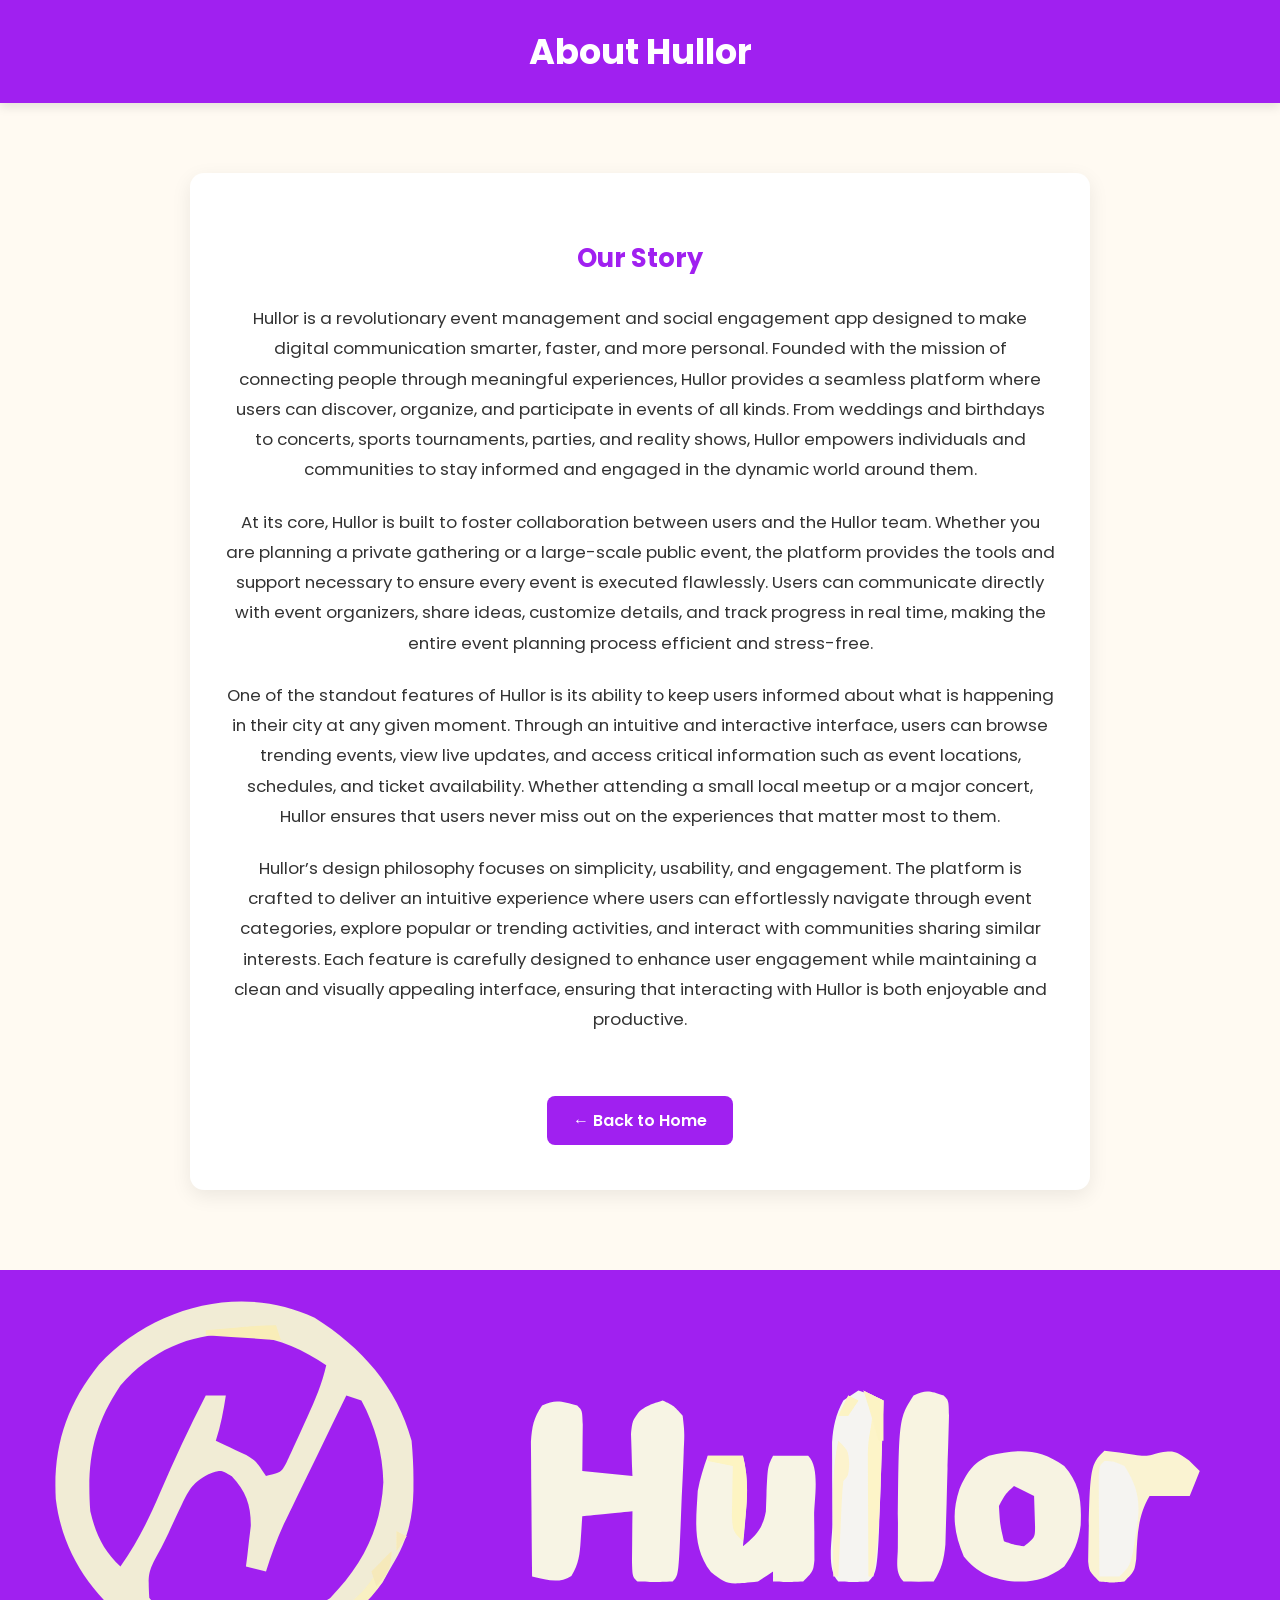
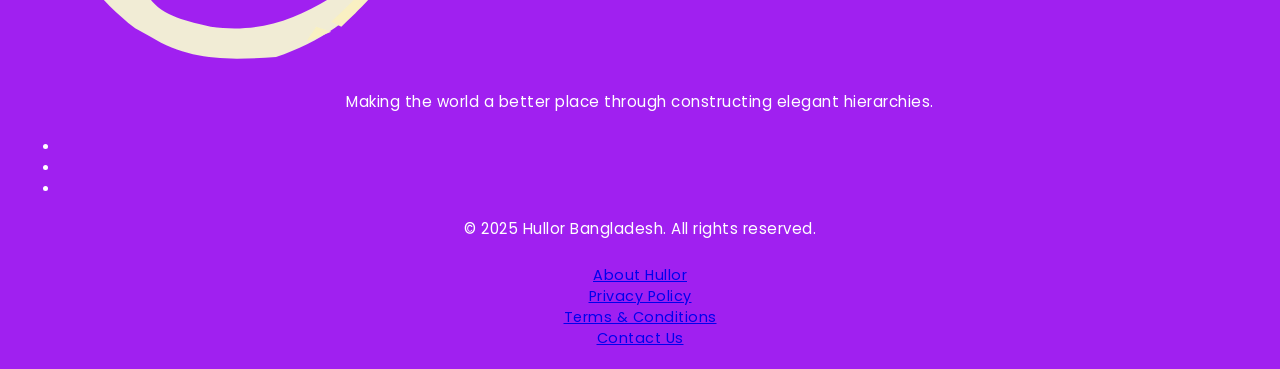
==== about.html @ f4b0a02e "all footer" ====
<!DOCTYPE html>
<html lang="en">
<head>
<meta charset="UTF-8">
<meta name="viewport" content="width=device-width, initial-scale=1.0">
<title>About Hullor — Hullor</title>
<link rel="shortcut icon" type="image/x-icon" href="assets/images/favicon.svg" />

<!-- Google Font -->
<link href="https://fonts.googleapis.com/css2?family=Poppins:wght@400;600;700&display=swap" rel="stylesheet">

<style>
  body {
    margin: 0;
    font-family: 'Poppins', sans-serif;
    background-color: #fffaf2;
    color: #333;
  }

  /* Header */
  header {
    background: linear-gradient(135deg, #A020F0, #A020F0);
    color: white;
    padding: 25px 20px;
    text-align: center;
    box-shadow: 0 4px 10px rgba(0,0,0,0.1);
  }

  header h1 {
    margin: 0;
    font-size: 2.2em;
    font-weight: 700;
  }

  /* Main */
  main {
    max-width: 900px;
    margin: 70px auto;
    padding: 0 20px;
  }

  .about-card {
    background: white;
    border-radius: 14px;
    padding: 45px 35px;
    box-shadow: 0 6px 20px rgba(0,0,0,0.08);
    text-align: center;
  }

  h2 {
    color: #A020F0;
    margin-bottom: 25px;
    font-size: 1.6em;
  }

  p {
    font-size: 1.05em;
    line-height: 1.8;
    margin-bottom: 22px;
  }

  /* Back Button */
  a.back {
    display: inline-block;
    margin-top: 40px;
    background-color: #A020F0;
    color: white;
    text-decoration: none;
    padding: 12px 26px;
    border-radius: 8px;
    font-weight: 600;
    transition: 0.3s;
  }

  a.back:hover {
    box-shadow: 0 6px 14px rgba(160,32,240,0.3);
  }

  /* Footer */
  footer {
    background-color: #A020F0;
    color: white;
    text-align: center;
    padding: 30px 20px 20px;
    margin-top: 80px;
    font-size: 0.9em;
    letter-spacing: 0.5px;
  }

  /* Mobile */
  @media (max-width: 600px) {
    header h1 {
      font-size: 1.8em;
    }

    .about-card {
      padding: 35px 22px;
    }
  }
</style>
</head>

<body>

<header>
  <h1>About Hullor</h1>
</header>

<main>
  <div class="about-card">
    <h2>Our Story</h2>

    <p>
      Hullor is a revolutionary event management and social engagement app designed to make digital communication smarter, faster, and more personal. Founded with the mission of connecting people through meaningful experiences, Hullor provides a seamless platform where users can discover, organize, and participate in events of all kinds. From weddings and birthdays to concerts, sports tournaments, parties, and reality shows, Hullor empowers individuals and communities to stay informed and engaged in the dynamic world around them.
    </p>

    <p>
      At its core, Hullor is built to foster collaboration between users and the Hullor team. Whether you are planning a private gathering or a large-scale public event, the platform provides the tools and support necessary to ensure every event is executed flawlessly. Users can communicate directly with event organizers, share ideas, customize details, and track progress in real time, making the entire event planning process efficient and stress-free.
    </p>

    <p>
      One of the standout features of Hullor is its ability to keep users informed about what is happening in their city at any given moment. Through an intuitive and interactive interface, users can browse trending events, view live updates, and access critical information such as event locations, schedules, and ticket availability. Whether attending a small local meetup or a major concert, Hullor ensures that users never miss out on the experiences that matter most to them.
    </p>

    <p>
      Hullor’s design philosophy focuses on simplicity, usability, and engagement. The platform is crafted to deliver an intuitive experience where users can effortlessly navigate through event categories, explore popular or trending activities, and interact with communities sharing similar interests. Each feature is carefully designed to enhance user engagement while maintaining a clean and visually appealing interface, ensuring that interacting with Hullor is both enjoyable and productive.
    </p>

    <a href="index.html" class="back">← Back to Home</a>
  </div>
</main>

<!-- Start Footer Area -->
<footer class="footer">
    <div class="footer-top">
        <div class="container">
            <div class="row align-items-center">
                <!-- Left Side: Logo & About -->
                <div class="col-lg-4 col-md-4 col-12">
                    <div class="single-footer f-about">
                        <div class="logo">
                            <a href="index.html">
                                <img src="assets/images/logo/white-logo.svg" alt="Hullor Logo">
                            </a>
                        </div>
                        <p>Making the world a better place through constructing elegant hierarchies.</p>
                        <ul class="social">
                            <li><a href="javascript:void(0)"><i class="lni lni-facebook-filled"></i></a></li>
                            <li><a href="javascript:void(0)"><i class="lni lni-instagram"></i></a></li>
                            <li><a href="javascript:void(0)"><i class="lni lni-linkedin-original"></i></a></li>
                        </ul>
                        <p class="copyright-text">
                            &copy; 2025 Hullor Bangladesh. All rights reserved.
                        </p>
                    </div>
                </div>

                <!-- Right Side: Centered Links -->
                <div class="col-lg-8 col-md-8 col-12">
                    <div class="single-footer f-link d-flex justify-content-center">
                        <ul class="d-flex gap-4 flex-wrap" style="list-style:none; padding-left:0; margin:0;">
                            <li><a href="about.html">About Hullor</a></li>
                            <li><a href="privacy.html">Privacy Policy</a></li>
                            <li><a href="terms.html">Terms & Conditions</a></li>
                            <li><a href="contact.html">Contact Us</a></li>
                        </ul>
                    </div>
                </div>
            </div>
        </div>
    </div>
</footer>
<!--/ End Footer Area -->

</body>
</html>
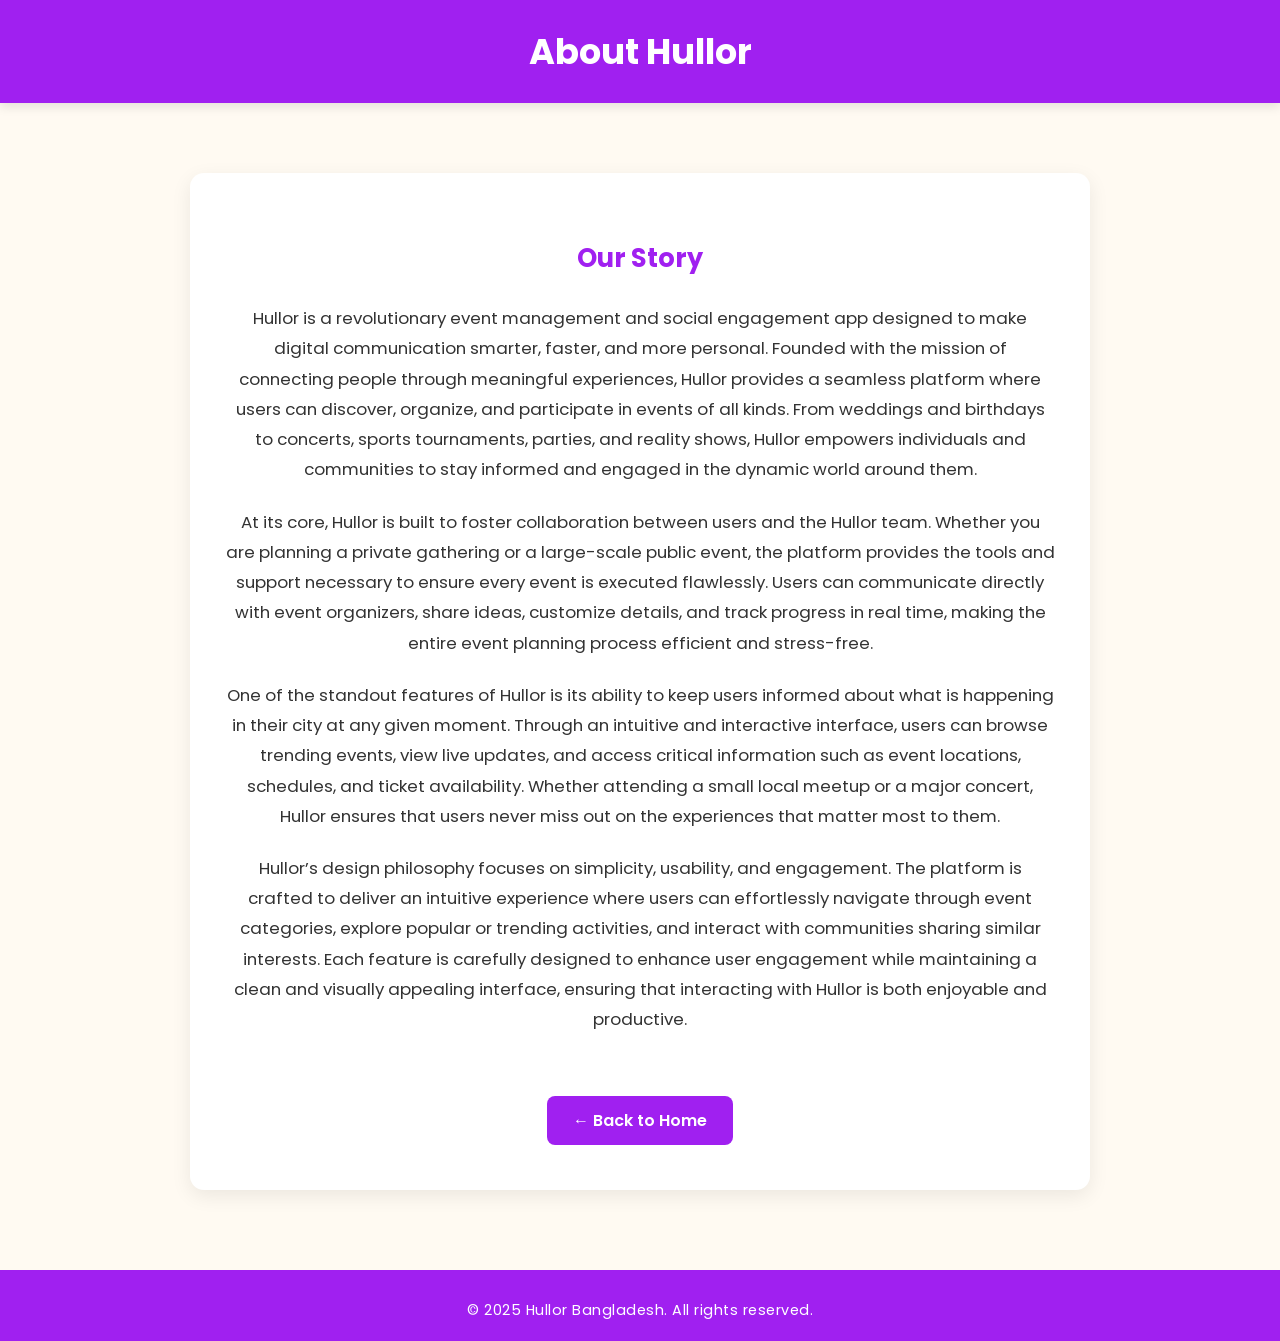
==== commit 3a6a66f4: "all footer" ====
--- a/about.html
+++ b/about.html
@@ -130,47 +130,9 @@
   </div>
 </main>
 
-<!-- Start Footer Area -->
-<footer class="footer">
-    <div class="footer-top">
-        <div class="container">
-            <div class="row align-items-center">
-                <!-- Left Side: Logo & About -->
-                <div class="col-lg-4 col-md-4 col-12">
-                    <div class="single-footer f-about">
-                        <div class="logo">
-                            <a href="index.html">
-                                <img src="assets/images/logo/white-logo.svg" alt="Hullor Logo">
-                            </a>
-                        </div>
-                        <p>Making the world a better place through constructing elegant hierarchies.</p>
-                        <ul class="social">
-                            <li><a href="javascript:void(0)"><i class="lni lni-facebook-filled"></i></a></li>
-                            <li><a href="javascript:void(0)"><i class="lni lni-instagram"></i></a></li>
-                            <li><a href="javascript:void(0)"><i class="lni lni-linkedin-original"></i></a></li>
-                        </ul>
-                        <p class="copyright-text">
-                            &copy; 2025 Hullor Bangladesh. All rights reserved.
-                        </p>
-                    </div>
-                </div>
-
-                <!-- Right Side: Centered Links -->
-                <div class="col-lg-8 col-md-8 col-12">
-                    <div class="single-footer f-link d-flex justify-content-center">
-                        <ul class="d-flex gap-4 flex-wrap" style="list-style:none; padding-left:0; margin:0;">
-                            <li><a href="about.html">About Hullor</a></li>
-                            <li><a href="privacy.html">Privacy Policy</a></li>
-                            <li><a href="terms.html">Terms & Conditions</a></li>
-                            <li><a href="contact.html">Contact Us</a></li>
-                        </ul>
-                    </div>
-                </div>
-            </div>
-        </div>
-    </div>
+<footer>
+  &copy; 2025 Hullor Bangladesh. All rights reserved.
 </footer>
-<!--/ End Footer Area -->
 
 </body>
 </html>
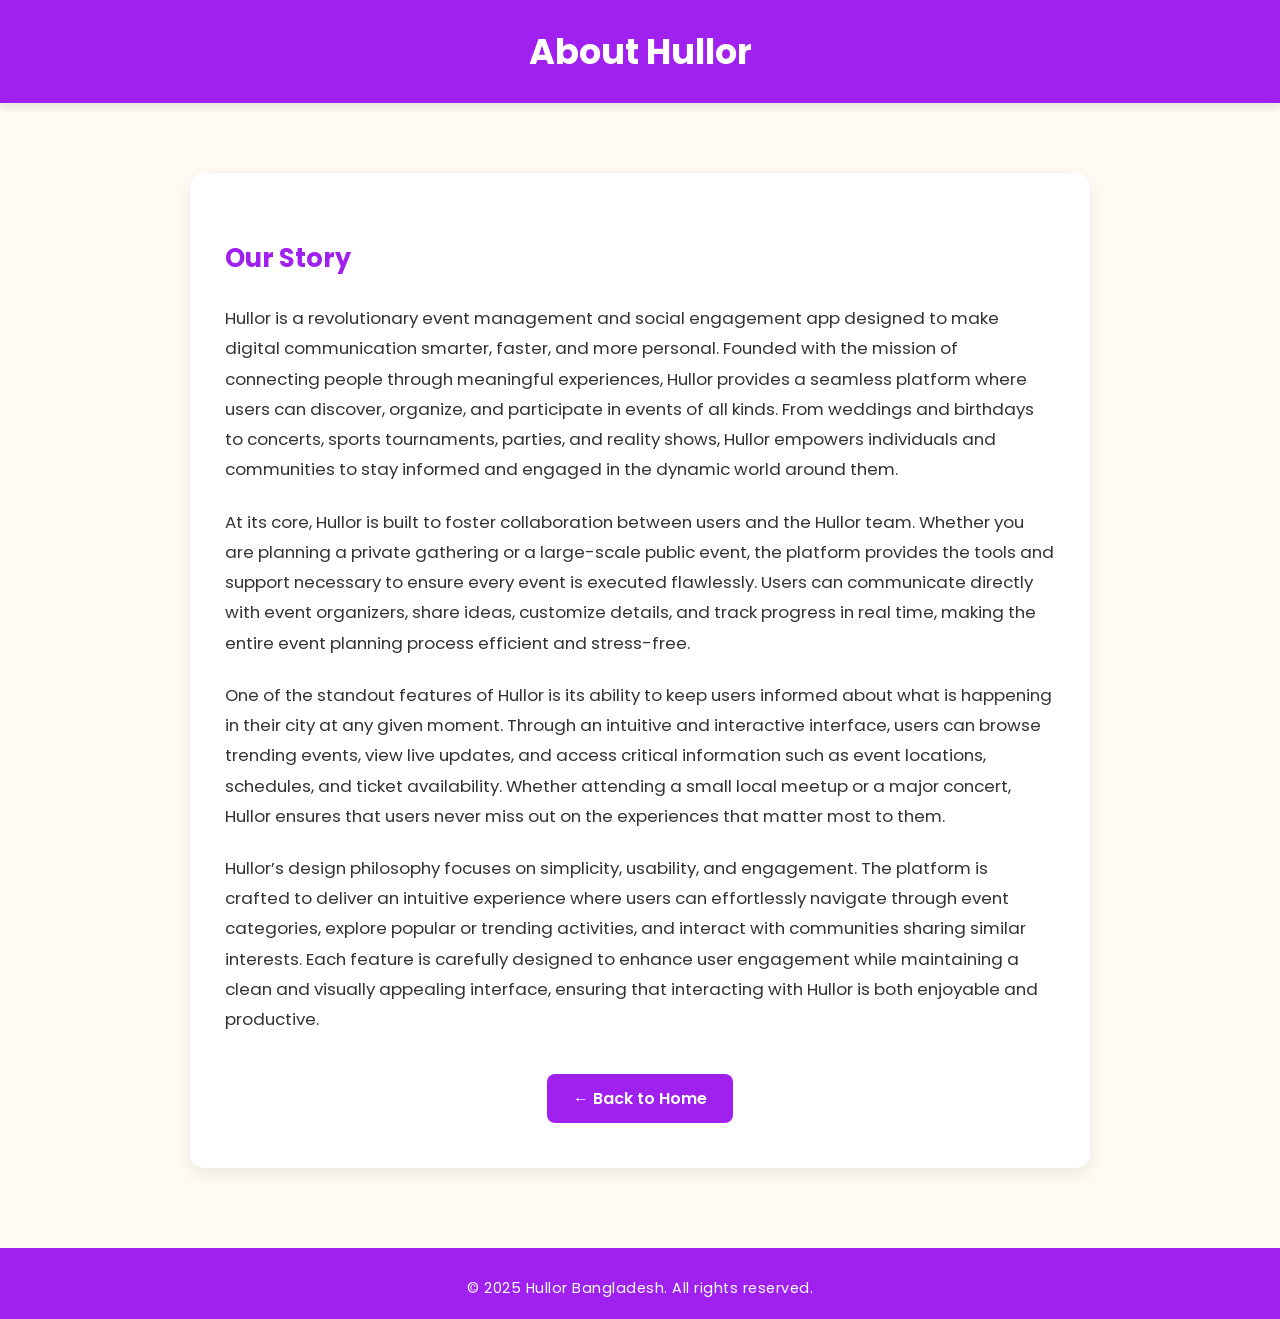
==== commit 24d88899: "huge change" ====
--- a/about.html
+++ b/about.html
@@ -44,7 +44,7 @@
     border-radius: 14px;
     padding: 45px 35px;
     box-shadow: 0 6px 20px rgba(0,0,0,0.08);
-    text-align: center;
+    text-align: left; /* Changed to left-aligned */
   }
 
   h2 {
@@ -61,14 +61,16 @@
 
   /* Back Button */
   a.back {
-    display: inline-block;
-    margin-top: 40px;
+    display: block; /* makes it centered block */
+    margin: 40px auto 0 auto; /* centers the button */
     background-color: #A020F0;
     color: white;
     text-decoration: none;
     padding: 12px 26px;
     border-radius: 8px;
     font-weight: 600;
+    width: max-content; /* button width fits content */
+    text-align: center;
     transition: 0.3s;
   }
 
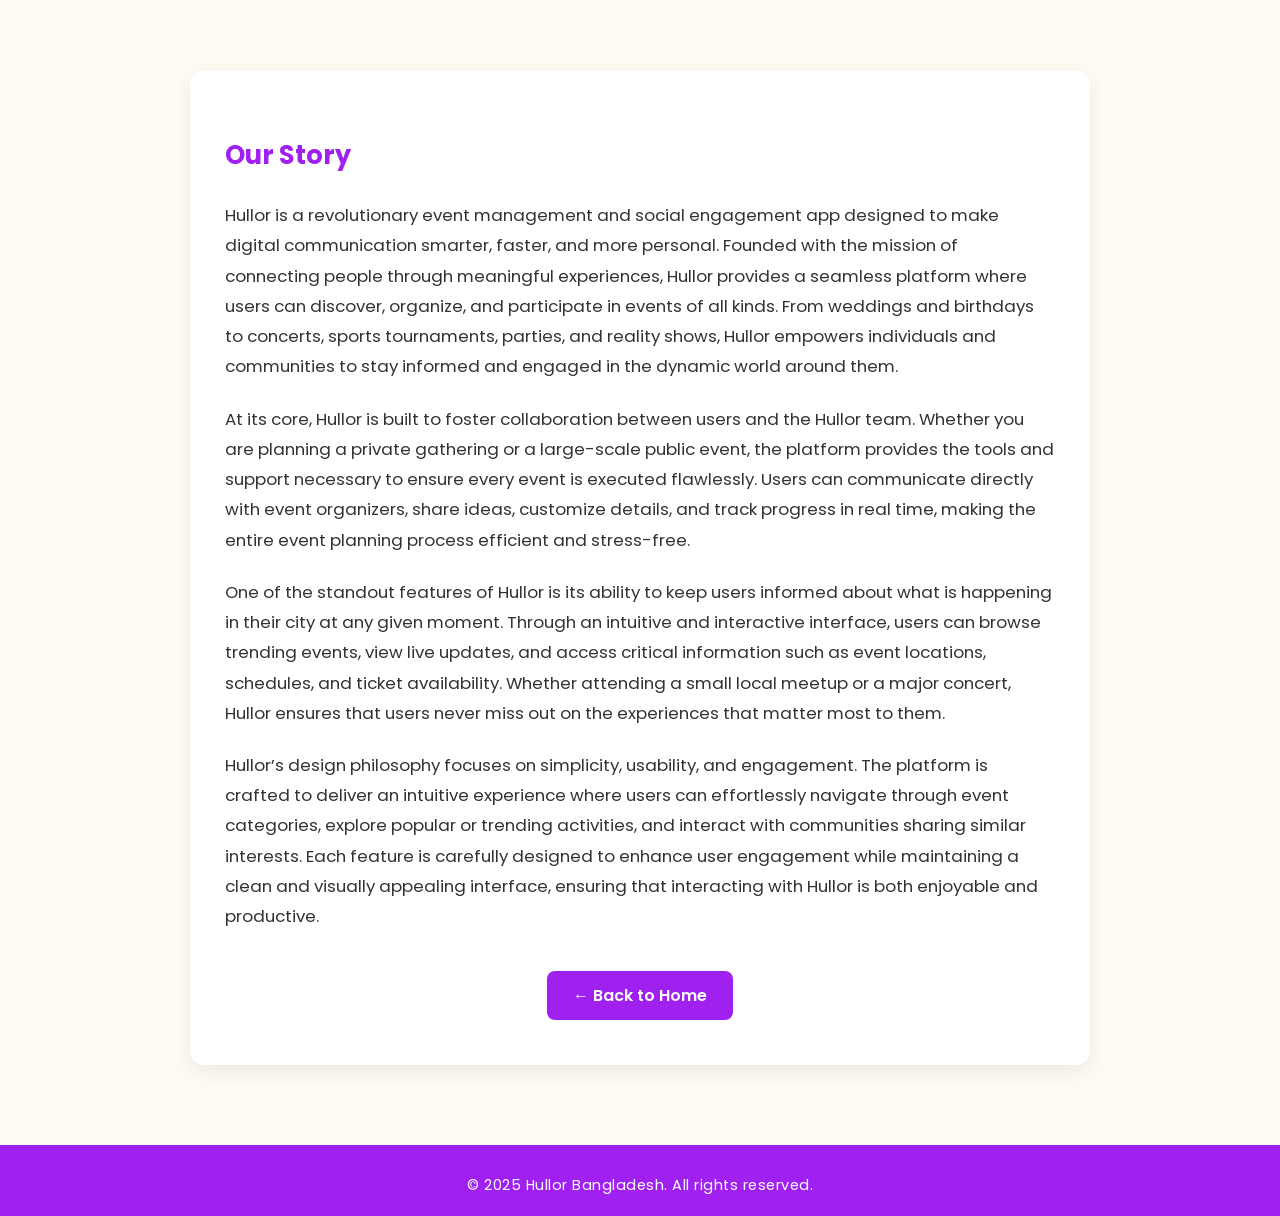
==== commit 366ee3a6: "huge change" ====
--- a/about.html
+++ b/about.html
@@ -104,9 +104,7 @@
 
 <body>
 
-<header>
-  <h1>About Hullor</h1>
-</header>
+
 
 <main>
   <div class="about-card">
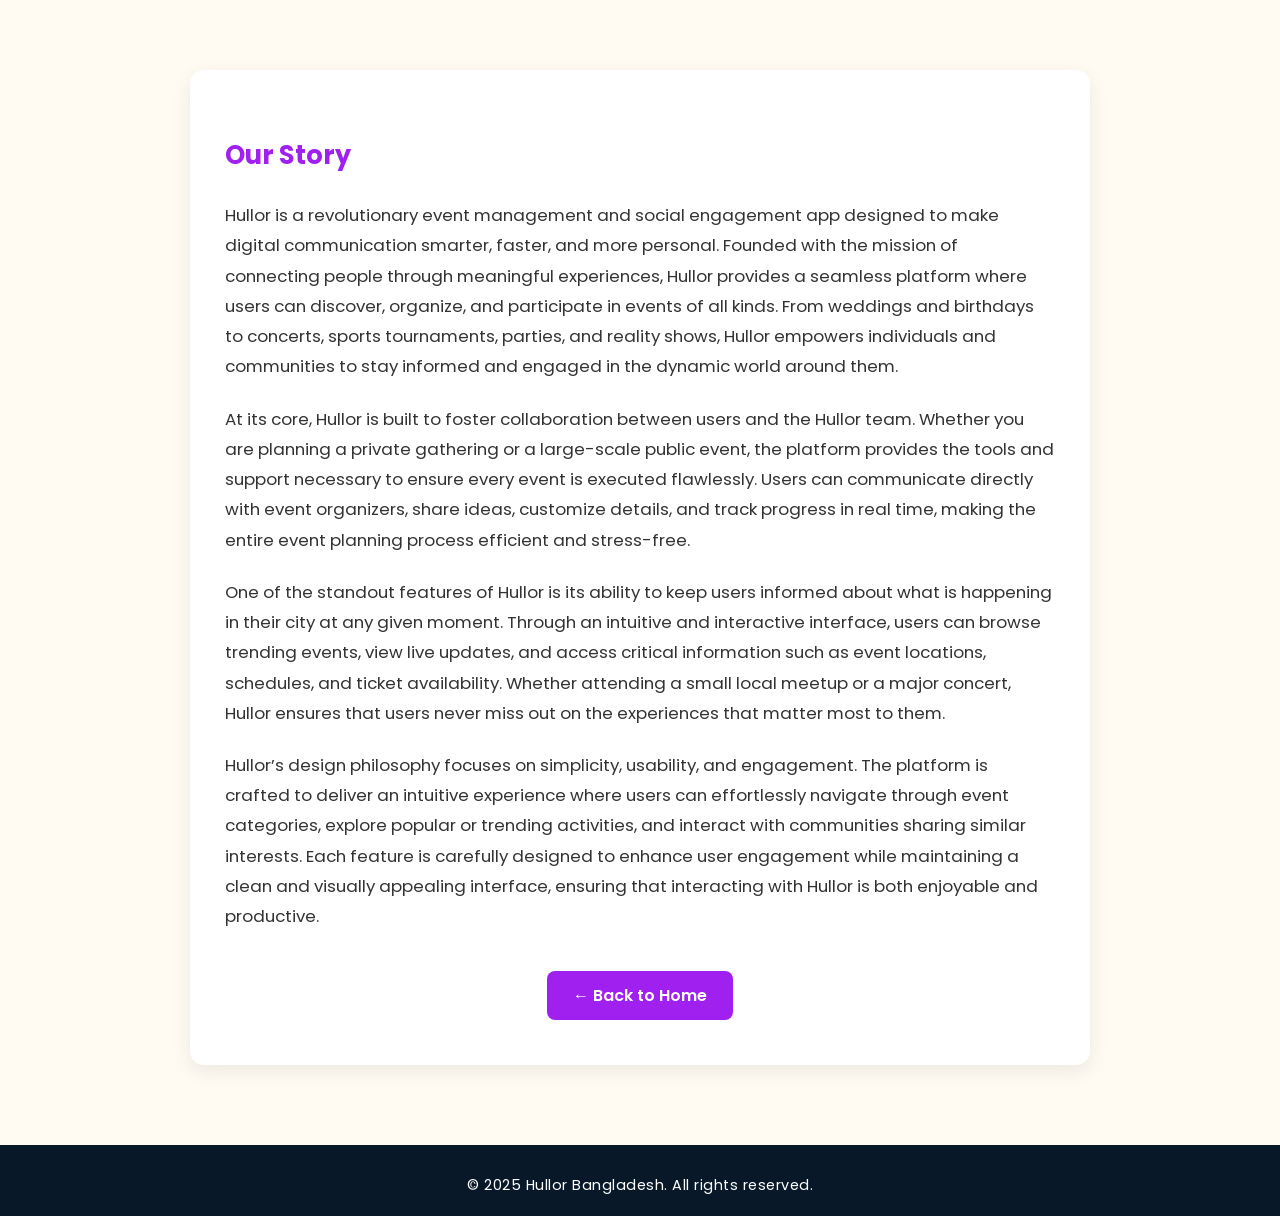
==== commit 6800543d: "huge change" ====
--- a/about.html
+++ b/about.html
@@ -80,7 +80,7 @@
 
   /* Footer */
   footer {
-    background-color: #A020F0;
+    background-color: #081828;
     color: white;
     text-align: center;
     padding: 30px 20px 20px;
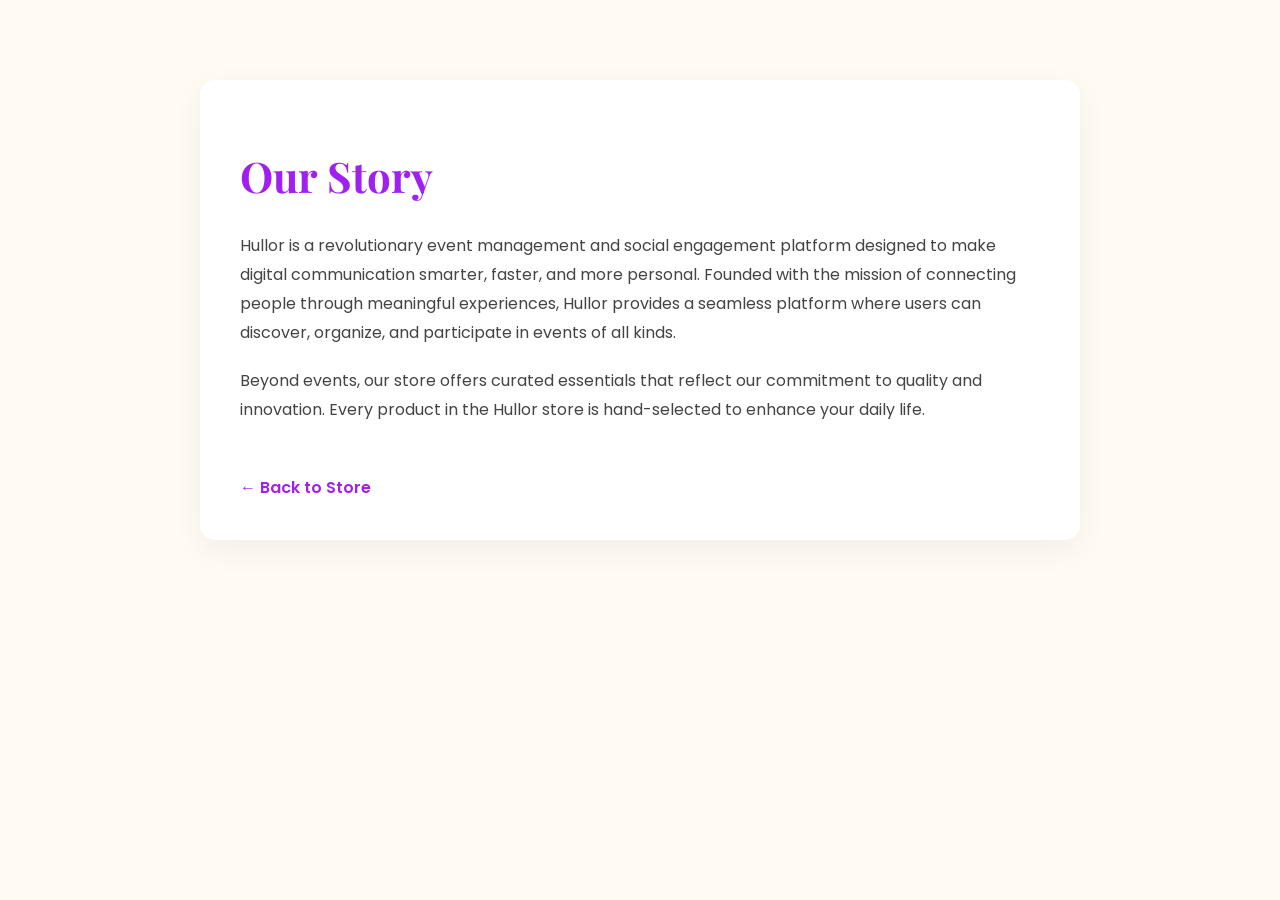
==== commit 428ce56e: "Merge remote changes" ====
--- a/about.html
+++ b/about.html
@@ -3,136 +3,23 @@
 <head>
 <meta charset="UTF-8">
 <meta name="viewport" content="width=device-width, initial-scale=1.0">
-<title>About Hullor — Hullor</title>
-<link rel="shortcut icon" type="image/x-icon" href="assets/images/favicon.svg" />
-
-<!-- Google Font -->
-<link href="https://fonts.googleapis.com/css2?family=Poppins:wght@400;600;700&display=swap" rel="stylesheet">
-
+<title>About Hullor</title>
+<link href="https://fonts.googleapis.com/css2?family=Playfair+Display:wght@700&family=Poppins:wght@400;600&display=swap" rel="stylesheet">
 <style>
-  body {
-    margin: 0;
-    font-family: 'Poppins', sans-serif;
-    background-color: #fffaf2;
-    color: #333;
-  }
-
-  /* Header */
-  header {
-    background: linear-gradient(135deg, #A020F0, #A020F0);
-    color: white;
-    padding: 25px 20px;
-    text-align: center;
-    box-shadow: 0 4px 10px rgba(0,0,0,0.1);
-  }
-
-  header h1 {
-    margin: 0;
-    font-size: 2.2em;
-    font-weight: 700;
-  }
-
-  /* Main */
-  main {
-    max-width: 900px;
-    margin: 70px auto;
-    padding: 0 20px;
-  }
-
-  .about-card {
-    background: white;
-    border-radius: 14px;
-    padding: 45px 35px;
-    box-shadow: 0 6px 20px rgba(0,0,0,0.08);
-    text-align: left; /* Changed to left-aligned */
-  }
-
-  h2 {
-    color: #A020F0;
-    margin-bottom: 25px;
-    font-size: 1.6em;
-  }
-
-  p {
-    font-size: 1.05em;
-    line-height: 1.8;
-    margin-bottom: 22px;
-  }
-
-  /* Back Button */
-  a.back {
-    display: block; /* makes it centered block */
-    margin: 40px auto 0 auto; /* centers the button */
-    background-color: #A020F0;
-    color: white;
-    text-decoration: none;
-    padding: 12px 26px;
-    border-radius: 8px;
-    font-weight: 600;
-    width: max-content; /* button width fits content */
-    text-align: center;
-    transition: 0.3s;
-  }
-
-  a.back:hover {
-    box-shadow: 0 6px 14px rgba(160,32,240,0.3);
-  }
-
-  /* Footer */
-  footer {
-    background-color: #081828;
-    color: white;
-    text-align: center;
-    padding: 30px 20px 20px;
-    margin-top: 80px;
-    font-size: 0.9em;
-    letter-spacing: 0.5px;
-  }
-
-  /* Mobile */
-  @media (max-width: 600px) {
-    header h1 {
-      font-size: 1.8em;
-    }
-
-    .about-card {
-      padding: 35px 22px;
-    }
-  }
+  body { font-family: 'Poppins', sans-serif; background-color: #fffaf2; color: #081828; margin: 0; }
+  nav { padding: 20px 60px; background: white; border-bottom: 1px solid #ddd; display: flex; justify-content: space-between; }
+  .container { max-width: 800px; margin: 80px auto; padding: 40px; background: white; border-radius: 15px; box-shadow: 0 10px 30px rgba(0,0,0,0.05); }
+  h1 { font-family: 'Playfair Display', serif; color: #A020F0; font-size: 42px; }
+  p { line-height: 1.8; color: #444; margin-bottom: 20px; }
+  .btn-back { display: inline-block; margin-top: 30px; text-decoration: none; color: #A020F0; font-weight: 600; }
 </style>
 </head>
-
 <body>
-
-
-
-<main>
-  <div class="about-card">
-    <h2>Our Story</h2>
-
-    <p>
-      Hullor is a revolutionary event management and social engagement app designed to make digital communication smarter, faster, and more personal. Founded with the mission of connecting people through meaningful experiences, Hullor provides a seamless platform where users can discover, organize, and participate in events of all kinds. From weddings and birthdays to concerts, sports tournaments, parties, and reality shows, Hullor empowers individuals and communities to stay informed and engaged in the dynamic world around them.
-    </p>
-
-    <p>
-      At its core, Hullor is built to foster collaboration between users and the Hullor team. Whether you are planning a private gathering or a large-scale public event, the platform provides the tools and support necessary to ensure every event is executed flawlessly. Users can communicate directly with event organizers, share ideas, customize details, and track progress in real time, making the entire event planning process efficient and stress-free.
-    </p>
-
-    <p>
-      One of the standout features of Hullor is its ability to keep users informed about what is happening in their city at any given moment. Through an intuitive and interactive interface, users can browse trending events, view live updates, and access critical information such as event locations, schedules, and ticket availability. Whether attending a small local meetup or a major concert, Hullor ensures that users never miss out on the experiences that matter most to them.
-    </p>
-
-    <p>
-      Hullor’s design philosophy focuses on simplicity, usability, and engagement. The platform is crafted to deliver an intuitive experience where users can effortlessly navigate through event categories, explore popular or trending activities, and interact with communities sharing similar interests. Each feature is carefully designed to enhance user engagement while maintaining a clean and visually appealing interface, ensuring that interacting with Hullor is both enjoyable and productive.
-    </p>
-
-    <a href="index.html" class="back">← Back to Home</a>
-  </div>
-</main>
-
-<footer>
-  &copy; 2025 Hullor Bangladesh. All rights reserved.
-</footer>
-
+<div class="container">
+  <h1>Our Story</h1>
+  <p>Hullor is a revolutionary event management and social engagement platform designed to make digital communication smarter, faster, and more personal. Founded with the mission of connecting people through meaningful experiences, Hullor provides a seamless platform where users can discover, organize, and participate in events of all kinds.</p>
+  <p>Beyond events, our store offers curated essentials that reflect our commitment to quality and innovation. Every product in the Hullor store is hand-selected to enhance your daily life.</p>
+  <a href="index.html" class="btn-back">← Back to Store</a>
+</div>
 </body>
-</html>
+</html>
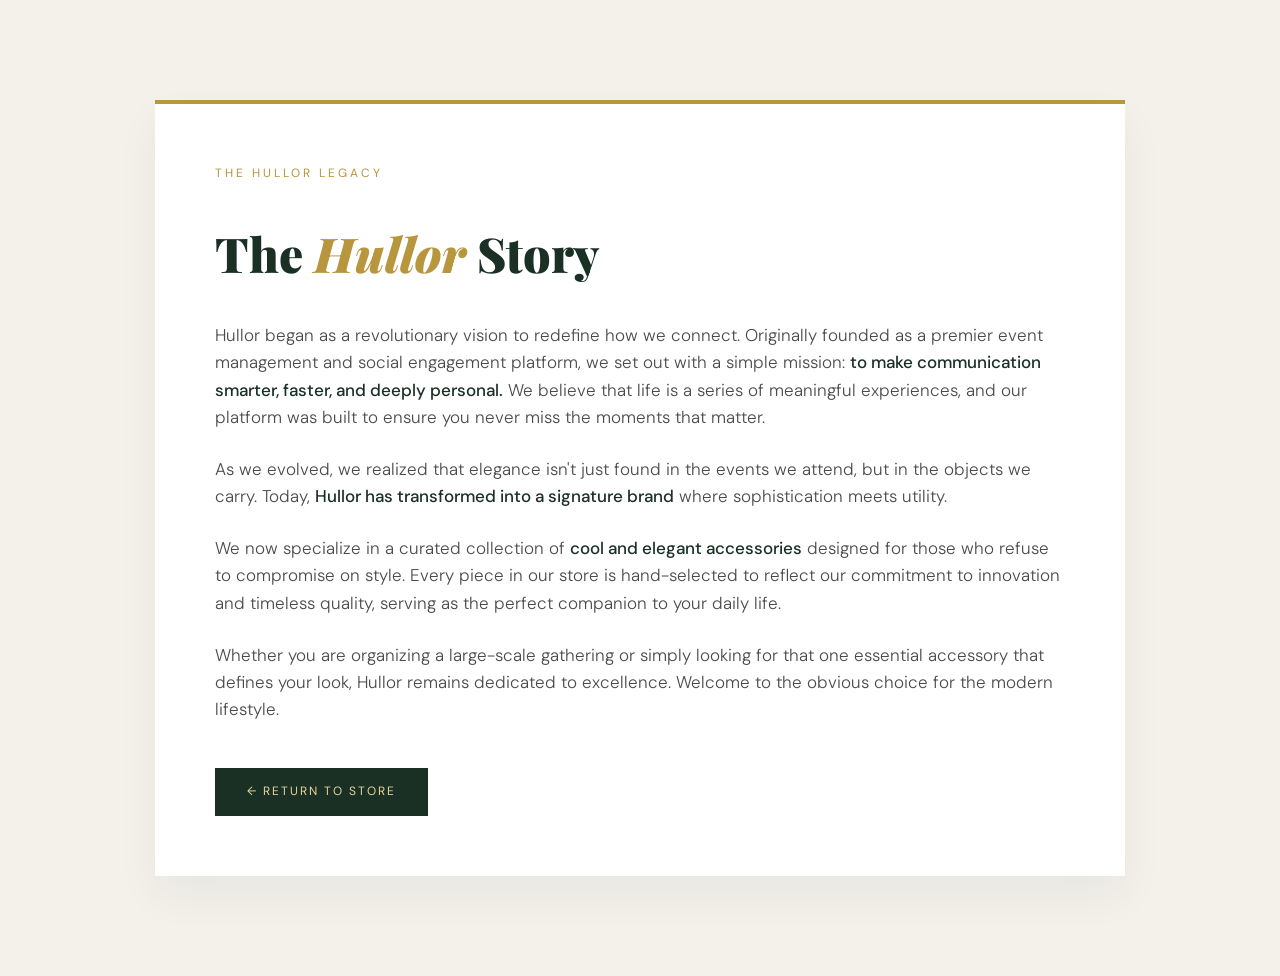
==== commit 79e052d5: "Merge remote changes" ====
--- a/about.html
+++ b/about.html
@@ -3,23 +3,111 @@
 <head>
 <meta charset="UTF-8">
 <meta name="viewport" content="width=device-width, initial-scale=1.0">
-<title>About Hullor</title>
-<link href="https://fonts.googleapis.com/css2?family=Playfair+Display:wght@700&family=Poppins:wght@400;600&display=swap" rel="stylesheet">
+<title>About Hullor — Curated Elegance</title>
+<link href="https://fonts.googleapis.com/css2?family=Playfair+Display:ital,wght@0,700;0,900&family=DM+Sans:wght@300;400;500&display=swap" rel="stylesheet">
 <style>
-  body { font-family: 'Poppins', sans-serif; background-color: #fffaf2; color: #081828; margin: 0; }
-  nav { padding: 20px 60px; background: white; border-bottom: 1px solid #ddd; display: flex; justify-content: space-between; }
-  .container { max-width: 800px; margin: 80px auto; padding: 40px; background: white; border-radius: 15px; box-shadow: 0 10px 30px rgba(0,0,0,0.05); }
-  h1 { font-family: 'Playfair Display', serif; color: #A020F0; font-size: 42px; }
-  p { line-height: 1.8; color: #444; margin-bottom: 20px; }
-  .btn-back { display: inline-block; margin-top: 30px; text-decoration: none; color: #A020F0; font-weight: 600; }
+  :root {
+    --cream: #F4F1EB;
+    --ink: #1C1F1A;
+    --forest-deep: #1A3025;
+    --gold: #B8963E;
+    --sand: #D8CFA8;
+  }
+
+  body { 
+    font-family: 'DM Sans', sans-serif; 
+    background-color: var(--cream); 
+    color: var(--ink); 
+    margin: 0; 
+    line-height: 1.6;
+  }
+
+  .container { 
+    max-width: 850px; 
+    margin: 100px auto; 
+    padding: 60px; 
+    background: #FFFFFF; 
+    border-top: 4px solid var(--gold);
+    box-shadow: 0 20px 40px rgba(26, 48, 37, 0.05); 
+  }
+
+  h1 { 
+    font-family: 'Playfair Display', serif; 
+    color: var(--forest-deep); 
+    font-size: 48px; 
+    font-weight: 900;
+    margin-bottom: 30px;
+  }
+
+  h1 em {
+    color: var(--gold);
+    font-style: italic;
+  }
+
+  .subtitle {
+    font-size: 12px;
+    letter-spacing: 3px;
+    text-transform: uppercase;
+    color: var(--gold);
+    margin-bottom: 10px;
+    display: block;
+  }
+
+  p { 
+    font-size: 17px;
+    color: #4A4A4A; 
+    margin-bottom: 25px; 
+    font-weight: 300;
+  }
+
+  .highlight {
+    color: var(--forest-deep);
+    font-weight: 500;
+  }
+
+  .btn-back { 
+    display: inline-block; 
+    margin-top: 20px; 
+    text-decoration: none; 
+    background: var(--forest-deep);
+    color: #E8D49A; 
+    padding: 14px 32px;
+    font-size: 12px;
+    letter-spacing: 2px;
+    text-transform: uppercase;
+    transition: 0.3s;
+  }
+
+  .btn-back:hover { 
+    background: var(--ink);
+    transform: translateY(-2px);
+  }
 </style>
 </head>
 <body>
+
 <div class="container">
-  <h1>Our Story</h1>
-  <p>Hullor is a revolutionary event management and social engagement platform designed to make digital communication smarter, faster, and more personal. Founded with the mission of connecting people through meaningful experiences, Hullor provides a seamless platform where users can discover, organize, and participate in events of all kinds.</p>
-  <p>Beyond events, our store offers curated essentials that reflect our commitment to quality and innovation. Every product in the Hullor store is hand-selected to enhance your daily life.</p>
-  <a href="index.html" class="btn-back">← Back to Store</a>
+  <span class="subtitle">The Hullor Legacy</span>
+  <h1>The <em>Hullor</em> Story</h1>
+  
+  <p>
+    Hullor began as a revolutionary vision to redefine how we connect. Originally founded as a premier event management and social engagement platform, we set out with a simple mission: <span class="highlight">to make communication smarter, faster, and deeply personal.</span> We believe that life is a series of meaningful experiences, and our platform was built to ensure you never miss the moments that matter.
+  </p>
+
+  <p>
+    As we evolved, we realized that elegance isn't just found in the events we attend, but in the objects we carry. Today, <span class="highlight">Hullor has transformed into a signature brand</span> where sophistication meets utility.
+  </p>
+
+  <p>
+    We now specialize in a curated collection of <span class="highlight">cool and elegant accessories</span> designed for those who refuse to compromise on style. Every piece in our store is hand-selected to reflect our commitment to innovation and timeless quality, serving as the perfect companion to your daily life.
+  </p>
+
+  <p>
+    Whether you are organizing a large-scale gathering or simply looking for that one essential accessory that defines your look, Hullor remains dedicated to excellence. Welcome to the obvious choice for the modern lifestyle.
+  </p>
+
+  <a href="index.html" class="btn-back">← Return to Store</a>
 </div>
+
 </body>
 </html>
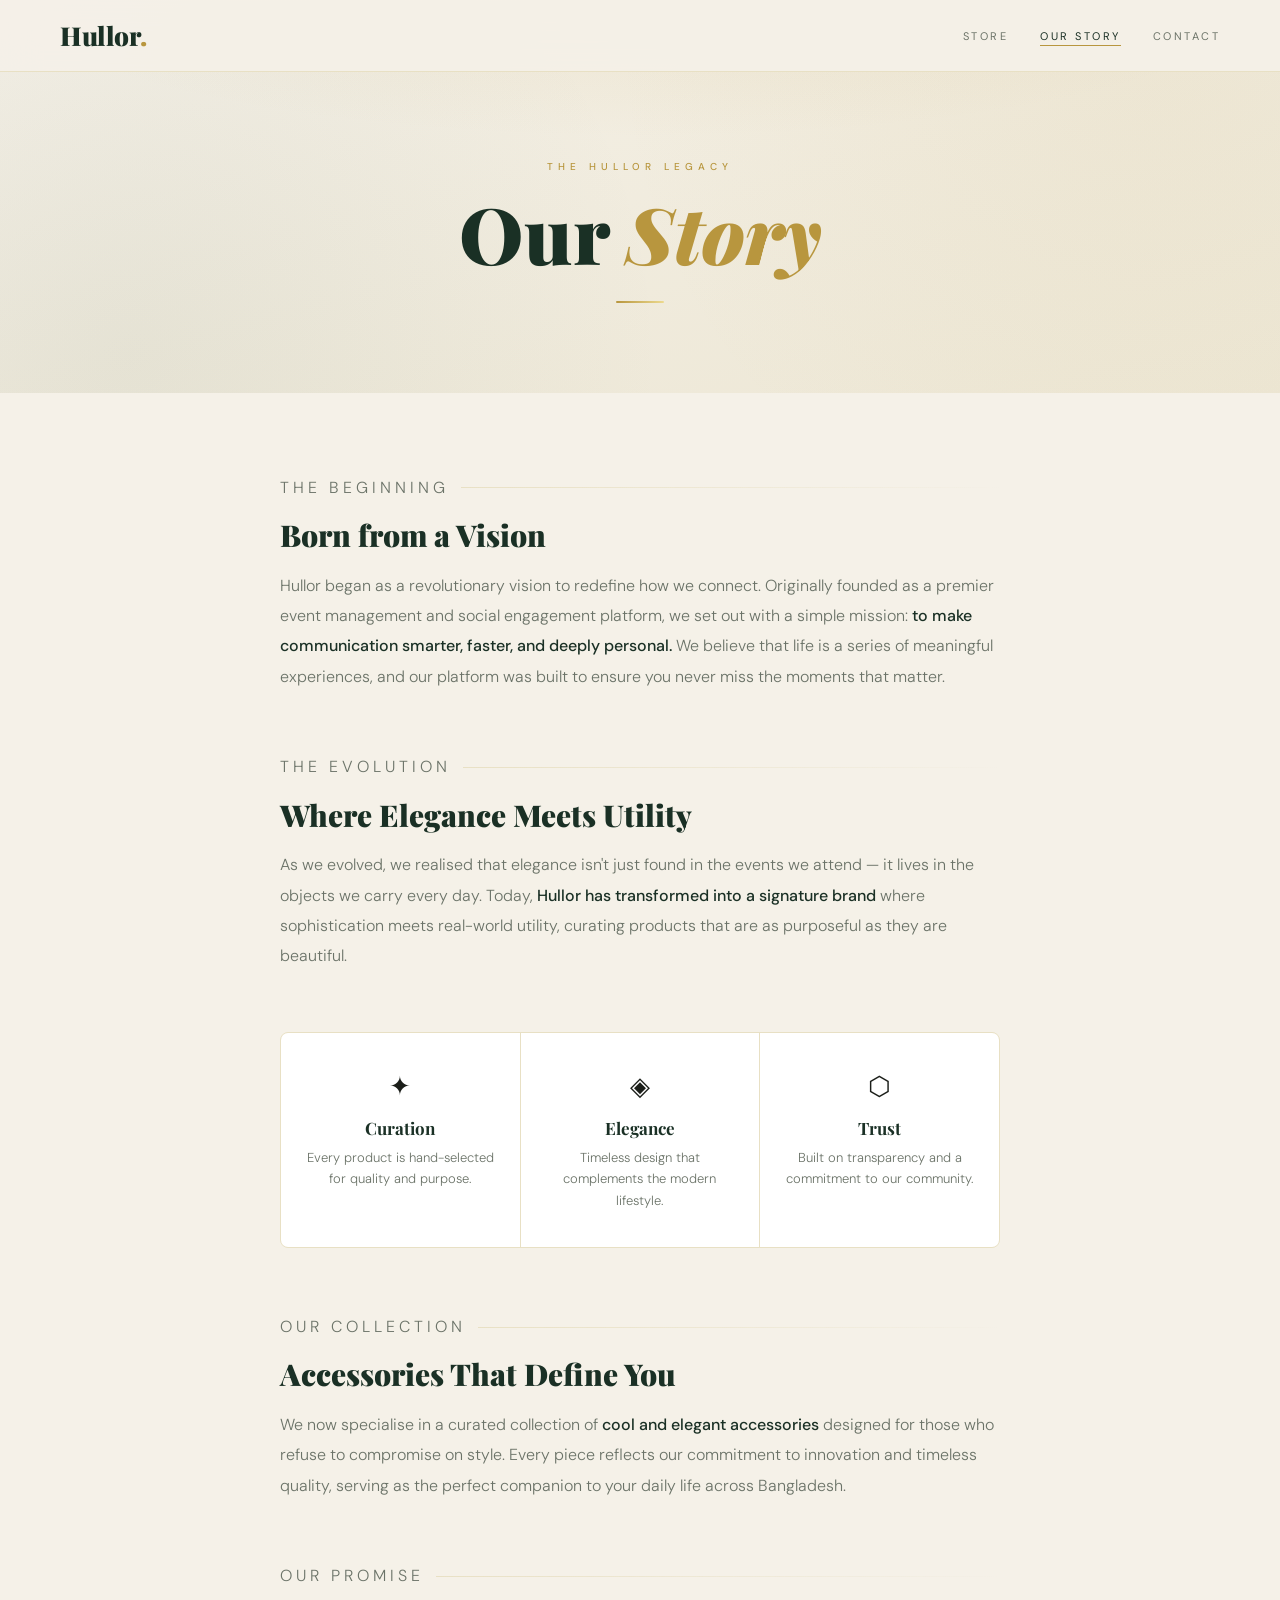
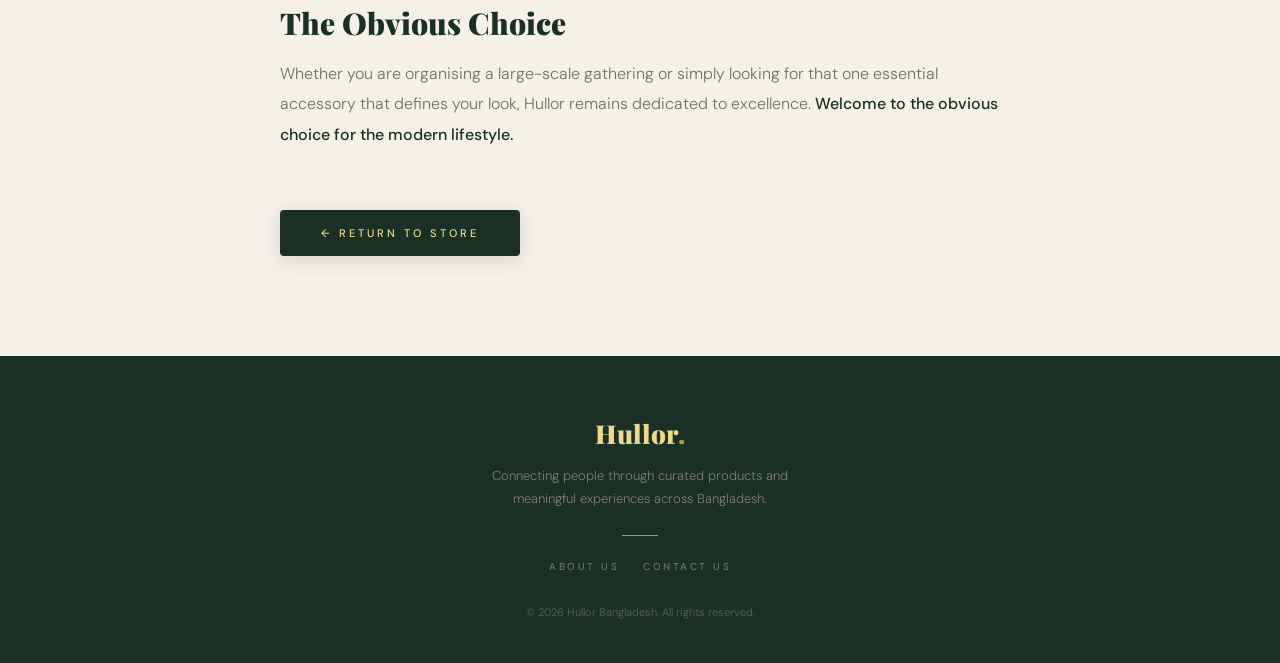
==== commit 3b617812: "e  commerce" ====
--- a/about.html
+++ b/about.html
@@ -1,113 +1,371 @@
 <!DOCTYPE html>
 <html lang="en">
 <head>
-<meta charset="UTF-8">
-<meta name="viewport" content="width=device-width, initial-scale=1.0">
-<title>About Hullor — Curated Elegance</title>
-<link href="https://fonts.googleapis.com/css2?family=Playfair+Display:ital,wght@0,700;0,900&family=DM+Sans:wght@300;400;500&display=swap" rel="stylesheet">
+<meta charset="UTF-8" />
+<meta name="viewport" content="width=device-width, initial-scale=1.0"/>
+<title>About Hullor — Our Story</title>
+<link rel="shortcut icon" type="image/x-icon" href="assets/images/favicon.svg" />
+<link href="https://fonts.googleapis.com/css2?family=Playfair+Display:ital,wght@0,400;0,700;0,900;1,400&family=DM+Sans:ital,opsz,wght@0,9..40,300;0,9..40,400;0,9..40,500;1,9..40,300&display=swap" rel="stylesheet"/>
 <style>
   :root {
-    --cream: #F4F1EB;
-    --ink: #1C1F1A;
+    --cream:       #F5F1E8;
+    --cream-dark:  #EDE7D5;
+    --ink:         #1B1E19;
+    --forest:      #2C4A35;
     --forest-deep: #1A3025;
-    --gold: #B8963E;
-    --sand: #D8CFA8;
-  }
-
-  body { 
-    font-family: 'DM Sans', sans-serif; 
-    background-color: var(--cream); 
-    color: var(--ink); 
-    margin: 0; 
-    line-height: 1.6;
-  }
-
-  .container { 
-    max-width: 850px; 
-    margin: 100px auto; 
-    padding: 60px; 
-    background: #FFFFFF; 
-    border-top: 4px solid var(--gold);
-    box-shadow: 0 20px 40px rgba(26, 48, 37, 0.05); 
-  }
-
-  h1 { 
-    font-family: 'Playfair Display', serif; 
-    color: var(--forest-deep); 
-    font-size: 48px; 
-    font-weight: 900;
-    margin-bottom: 30px;
-  }
-
-  h1 em {
-    color: var(--gold);
-    font-style: italic;
-  }
-
-  .subtitle {
-    font-size: 12px;
-    letter-spacing: 3px;
-    text-transform: uppercase;
-    color: var(--gold);
-    margin-bottom: 10px;
-    display: block;
-  }
-
-  p { 
-    font-size: 17px;
-    color: #4A4A4A; 
-    margin-bottom: 25px; 
-    font-weight: 300;
-  }
-
-  .highlight {
-    color: var(--forest-deep);
+    --forest-mid:  #3A5E45;
+    --gold:        #B8963E;
+    --gold-light:  #D4AF5A;
+    --gold-pale:   #ECD98E;
+    --sand:        #D4C99A;
+    --sand-light:  #E8E0C4;
+    --muted:       #6B7368;
+    --white:       #FFFFFF;
+    --radius-sm:   4px;
+    --radius-md:   8px;
+    --transition:  0.32s cubic-bezier(0.4,0,0.2,1);
+  }
+
+  *, *::before, *::after { box-sizing: border-box; margin: 0; padding: 0; }
+  html { scroll-behavior: smooth; }
+  body {
+    font-family: "DM Sans", sans-serif;
+    background: var(--cream);
+    color: var(--ink);
+    overflow-x: hidden;
+    -webkit-font-smoothing: antialiased;
+    min-height: 100vh;
+    display: flex;
+    flex-direction: column;
+  }
+
+  /* ─── Navigation ─────────────────────────── */
+  nav {
+    position: fixed; top: 0; left: 0; right: 0; z-index: 100;
+    display: flex; align-items: center; justify-content: space-between;
+    padding: 18px 60px;
+    background: rgba(245,241,232,0.94);
+    backdrop-filter: blur(18px);
+    border-bottom: 1px solid var(--sand-light);
+  }
+  .nav-logo {
+    font-family: "Playfair Display", serif;
+    font-size: 26px; font-weight: 900;
+    color: var(--forest-deep); text-decoration: none;
+    letter-spacing: -0.5px;
+  }
+  .nav-logo span { color: var(--gold); }
+  .nav-links { display: flex; gap: 32px; align-items: center; }
+  .nav-links a {
+    text-decoration: none; color: var(--muted);
+    font-size: 11px; letter-spacing: 2.5px; text-transform: uppercase;
+    transition: color var(--transition); position: relative;
+  }
+  .nav-links a::after {
+    content: ''; position: absolute; bottom: -3px; left: 0; right: 0;
+    height: 1px; background: var(--gold);
+    transform: scaleX(0); transform-origin: left;
+    transition: transform var(--transition);
+  }
+  .nav-links a:hover { color: var(--forest); }
+  .nav-links a:hover::after, .nav-links a.active::after { transform: scaleX(1); }
+  .nav-links a.active { color: var(--forest-deep); }
+
+  /* Mobile hamburger */
+  .hamburger {
+    display: none; flex-direction: column; gap: 5px;
+    background: none; border: none; cursor: pointer; padding: 4px;
+  }
+  .hamburger span {
+    display: block; width: 22px; height: 2px;
+    background: var(--forest-deep); border-radius: 99px;
+    transition: var(--transition);
+  }
+  .hamburger.open span:nth-child(1) { transform: translateY(7px) rotate(45deg); }
+  .hamburger.open span:nth-child(2) { opacity: 0; }
+  .hamburger.open span:nth-child(3) { transform: translateY(-7px) rotate(-45deg); }
+
+  .mobile-menu {
+    display: none; position: fixed; top: 57px; left: 0; right: 0; z-index: 99;
+    background: rgba(245,241,232,0.98);
+    backdrop-filter: blur(18px);
+    border-bottom: 1px solid var(--sand-light);
+    padding: 20px 24px 28px;
+    flex-direction: column; gap: 0;
+  }
+  .mobile-menu.open { display: flex; }
+  .mobile-menu a {
+    text-decoration: none; color: var(--muted);
+    font-size: 12px; letter-spacing: 2.5px; text-transform: uppercase;
+    padding: 14px 0;
+    border-bottom: 1px solid var(--sand-light);
+    transition: color var(--transition);
+  }
+  .mobile-menu a:last-child { border-bottom: none; }
+  .mobile-menu a:hover, .mobile-menu a.active { color: var(--forest-deep); }
+
+  /* ─── Page Header ────────────────────────── */
+  .page-header {
+    padding: 160px 40px 90px;
+    text-align: center;
+    background:
+      radial-gradient(ellipse 70% 50% at 50% 0%, rgba(184,150,62,0.10) 0%, transparent 70%),
+      linear-gradient(165deg, var(--cream) 0%, var(--cream-dark) 100%);
+    position: relative; overflow: hidden;
+  }
+  .page-header::before {
+    content: ''; position: absolute; inset: 0;
+    background-image:
+      radial-gradient(circle at 10% 90%, rgba(44,74,53,0.06) 0%, transparent 45%),
+      radial-gradient(circle at 90% 10%, rgba(184,150,62,0.07) 0%, transparent 45%);
+    pointer-events: none;
+  }
+  .page-eyebrow {
+    font-size: 10px; letter-spacing: 5px; text-transform: uppercase;
+    color: var(--gold); margin-bottom: 18px; font-weight: 500;
+    opacity: 0; animation: fadeUp 0.8s 0.1s forwards;
+  }
+  .page-title {
+    font-family: "Playfair Display", serif;
+    font-size: clamp(40px, 7vw, 78px);
+    font-weight: 900; line-height: 1.1;
+    color: var(--forest-deep); margin-bottom: 24px;
+    opacity: 0; animation: fadeUp 0.8s 0.25s forwards;
+  }
+  .page-title em { color: var(--gold); font-style: italic; }
+  .page-rule {
+    width: 48px; height: 2px; margin: 0 auto;
+    background: linear-gradient(90deg, var(--gold), var(--gold-pale));
+    border-radius: 99px;
+    opacity: 0; animation: fadeUp 0.8s 0.4s forwards;
+  }
+
+  @keyframes fadeUp {
+    from { opacity: 0; transform: translateY(20px); }
+    to   { opacity: 1; transform: translateY(0); }
+  }
+
+  /* ─── Main Content ───────────────────────── */
+  main { flex: 1; width: 100%; }
+
+  .content-wrap {
+    max-width: 800px;
+    margin: 0 auto;
+    padding: 80px 40px 100px;
+  }
+
+  /* Story blocks */
+  .story-block {
+    margin-bottom: 60px;
+    opacity: 0; animation: fadeUp 0.8s forwards;
+  }
+  .story-block:nth-child(1) { animation-delay: 0.1s; }
+  .story-block:nth-child(2) { animation-delay: 0.2s; }
+  .story-block:nth-child(3) { animation-delay: 0.3s; }
+  .story-block:nth-child(4) { animation-delay: 0.4s; }
+
+  .story-label {
+    font-size: 9px; letter-spacing: 4px; text-transform: uppercase;
+    color: var(--gold); font-weight: 500; margin-bottom: 14px;
+    display: flex; align-items: center; gap: 12px;
+  }
+  .story-label::after {
+    content: ''; flex: 1; height: 1px;
+    background: linear-gradient(90deg, var(--sand-light), transparent);
+  }
+  .story-block h2 {
+    font-family: "Playfair Display", serif;
+    font-size: clamp(22px, 3vw, 30px);
+    font-weight: 900; color: var(--forest-deep);
+    margin-bottom: 16px; line-height: 1.25;
+  }
+  .story-block p {
+    font-size: 16px; line-height: 1.9;
+    color: var(--muted); font-weight: 300;
+  }
+  .story-block p strong { color: var(--forest-deep); font-weight: 500; }
+
+  /* Values strip */
+  .values-strip {
+    display: grid;
+    grid-template-columns: repeat(3, 1fr);
+    gap: 1px;
+    background: var(--sand-light);
+    border: 1px solid var(--sand-light);
+    border-radius: var(--radius-md);
+    overflow: hidden;
+    margin: 20px 0 64px;
+    opacity: 0; animation: fadeUp 0.8s 0.5s forwards;
+  }
+  .value-item {
+    background: var(--white);
+    padding: 36px 24px;
+    text-align: center;
+    transition: background var(--transition);
+  }
+  .value-item:hover { background: var(--cream); }
+  .value-icon { font-size: 26px; margin-bottom: 14px; display: block; }
+  .value-title {
+    font-family: "Playfair Display", serif;
+    font-size: 17px; font-weight: 700;
+    color: var(--forest-deep); margin-bottom: 8px;
+  }
+  .value-desc { font-size: 13px; color: var(--muted); font-weight: 300; line-height: 1.65; }
+
+  /* Back button */
+  .btn-back {
+    display: inline-block;
+    background: var(--forest-deep); color: var(--gold-pale);
+    padding: 15px 40px; font-size: 11px;
+    letter-spacing: 3px; text-transform: uppercase;
+    text-decoration: none; border-radius: var(--radius-sm);
+    border: 1.5px solid transparent;
+    transition: var(--transition);
+    box-shadow: 0 4px 20px rgba(26,48,37,0.15);
     font-weight: 500;
-  }
-
-  .btn-back { 
-    display: inline-block; 
-    margin-top: 20px; 
-    text-decoration: none; 
+    opacity: 0; animation: fadeUp 0.8s 0.6s forwards;
+  }
+  .btn-back:hover {
+    background: var(--forest-mid); border-color: var(--gold);
+    transform: translateY(-3px);
+    box-shadow: 0 10px 32px rgba(26,48,37,0.22);
+  }
+
+  /* ─── Footer ─────────────────────────────── */
+  footer {
     background: var(--forest-deep);
-    color: #E8D49A; 
-    padding: 14px 32px;
-    font-size: 12px;
-    letter-spacing: 2px;
-    text-transform: uppercase;
-    transition: 0.3s;
-  }
-
-  .btn-back:hover { 
-    background: var(--ink);
-    transform: translateY(-2px);
+    padding: 60px 24px 44px;
+    text-align: center;
+  }
+  .footer-logo {
+    font-family: "Playfair Display", serif;
+    font-size: 26px; font-weight: 900;
+    color: var(--gold-pale); margin-bottom: 14px; display: block;
+    text-decoration: none;
+  }
+  .footer-logo span { color: var(--gold); }
+  .footer-tagline {
+    font-size: 13px; color: rgba(212,199,168,0.55);
+    max-width: 360px; margin: 0 auto 24px;
+    font-weight: 300; line-height: 1.75;
+  }
+  .footer-rule { width: 36px; height: 1px; background: var(--gold); margin: 0 auto 24px; }
+  .footer-links { display: flex; justify-content: center; gap: 24px; margin-bottom: 32px; flex-wrap: wrap; }
+  .footer-links a {
+    color: rgba(212,199,168,0.45); text-decoration: none;
+    font-size: 10px; letter-spacing: 2.5px; text-transform: uppercase;
+    transition: color var(--transition); font-weight: 500;
+  }
+  .footer-links a:hover { color: var(--gold-light); }
+  .footer-copy { font-size: 11px; color: rgba(212,199,168,0.3); }
+
+  /* ─── Responsive ─────────────────────────── */
+  @media (max-width: 768px) {
+    nav { padding: 14px 20px; }
+    .nav-links { display: none; }
+    .hamburger { display: flex; }
+    .page-header { padding: 110px 24px 70px; }
+    .content-wrap { padding: 56px 20px 80px; }
+    .values-strip { grid-template-columns: 1fr; }
+    .value-item { padding: 28px 20px; }
+    .btn-back { width: 100%; text-align: center; }
   }
 </style>
 </head>
 <body>
 
-<div class="container">
-  <span class="subtitle">The Hullor Legacy</span>
-  <h1>The <em>Hullor</em> Story</h1>
-  
-  <p>
-    Hullor began as a revolutionary vision to redefine how we connect. Originally founded as a premier event management and social engagement platform, we set out with a simple mission: <span class="highlight">to make communication smarter, faster, and deeply personal.</span> We believe that life is a series of meaningful experiences, and our platform was built to ensure you never miss the moments that matter.
-  </p>
-
-  <p>
-    As we evolved, we realized that elegance isn't just found in the events we attend, but in the objects we carry. Today, <span class="highlight">Hullor has transformed into a signature brand</span> where sophistication meets utility.
-  </p>
-
-  <p>
-    We now specialize in a curated collection of <span class="highlight">cool and elegant accessories</span> designed for those who refuse to compromise on style. Every piece in our store is hand-selected to reflect our commitment to innovation and timeless quality, serving as the perfect companion to your daily life.
-  </p>
-
-  <p>
-    Whether you are organizing a large-scale gathering or simply looking for that one essential accessory that defines your look, Hullor remains dedicated to excellence. Welcome to the obvious choice for the modern lifestyle.
-  </p>
-
-  <a href="index.html" class="btn-back">← Return to Store</a>
+<nav>
+  <a class="nav-logo" href="index.html">Hullor<span>.</span></a>
+  <div class="nav-links">
+    <a href="index.html#products">Store</a>
+    <a href="about.html" class="active">Our Story</a>
+    <a href="contact.html">Contact</a>
+  </div>
+  <button class="hamburger" id="hamburger" aria-label="Menu">
+    <span></span><span></span><span></span>
+  </button>
+</nav>
+
+<div class="mobile-menu" id="mobileMenu">
+  <a href="index.html#products">Store</a>
+  <a href="about.html" class="active">Our Story</a>
+  <a href="contact.html">Contact</a>
 </div>
 
+<div class="page-header">
+  <p class="page-eyebrow">The Hullor Legacy</p>
+  <h1 class="page-title">Our <em>Story</em></h1>
+  <div class="page-rule"></div>
+</div>
+
+<main>
+  <div class="content-wrap">
+
+    <div class="story-block">
+      <p class="story-label">The Beginning</p>
+      <h2>Born from a Vision</h2>
+      <p>Hullor began as a revolutionary vision to redefine how we connect. Originally founded as a premier event management and social engagement platform, we set out with a simple mission: <strong>to make communication smarter, faster, and deeply personal.</strong> We believe that life is a series of meaningful experiences, and our platform was built to ensure you never miss the moments that matter.</p>
+    </div>
+
+    <div class="story-block">
+      <p class="story-label">The Evolution</p>
+      <h2>Where Elegance Meets Utility</h2>
+      <p>As we evolved, we realised that elegance isn't just found in the events we attend — it lives in the objects we carry every day. Today, <strong>Hullor has transformed into a signature brand</strong> where sophistication meets real-world utility, curating products that are as purposeful as they are beautiful.</p>
+    </div>
+
+    <div class="values-strip">
+      <div class="value-item">
+        <span class="value-icon">✦</span>
+        <p class="value-title">Curation</p>
+        <p class="value-desc">Every product is hand-selected for quality and purpose.</p>
+      </div>
+      <div class="value-item">
+        <span class="value-icon">◈</span>
+        <p class="value-title">Elegance</p>
+        <p class="value-desc">Timeless design that complements the modern lifestyle.</p>
+      </div>
+      <div class="value-item">
+        <span class="value-icon">⬡</span>
+        <p class="value-title">Trust</p>
+        <p class="value-desc">Built on transparency and a commitment to our community.</p>
+      </div>
+    </div>
+
+    <div class="story-block">
+      <p class="story-label">Our Collection</p>
+      <h2>Accessories That Define You</h2>
+      <p>We now specialise in a curated collection of <strong>cool and elegant accessories</strong> designed for those who refuse to compromise on style. Every piece reflects our commitment to innovation and timeless quality, serving as the perfect companion to your daily life across Bangladesh.</p>
+    </div>
+
+    <div class="story-block">
+      <p class="story-label">Our Promise</p>
+      <h2>The Obvious Choice</h2>
+      <p>Whether you are organising a large-scale gathering or simply looking for that one essential accessory that defines your look, Hullor remains dedicated to excellence. <strong>Welcome to the obvious choice for the modern lifestyle.</strong></p>
+    </div>
+
+    <a href="index.html" class="btn-back">← Return to Store</a>
+
+  </div>
+</main>
+
+<footer>
+  <a class="footer-logo" href="index.html">Hullor<span>.</span></a>
+  <p class="footer-tagline">Connecting people through curated products and meaningful experiences across Bangladesh.</p>
+  <div class="footer-rule"></div>
+  <div class="footer-links">
+    <a href="about.html">About Us</a>
+    <a href="contact.html">Contact Us</a>
+  </div>
+  <p class="footer-copy">&copy; 2026 Hullor Bangladesh. All rights reserved.</p>
+</footer>
+
+<script>
+  const hamburger = document.getElementById('hamburger');
+  const mobileMenu = document.getElementById('mobileMenu');
+  hamburger.addEventListener('click', () => {
+    hamburger.classList.toggle('open');
+    mobileMenu.classList.toggle('open');
+  });
+</script>
 </body>
 </html>
